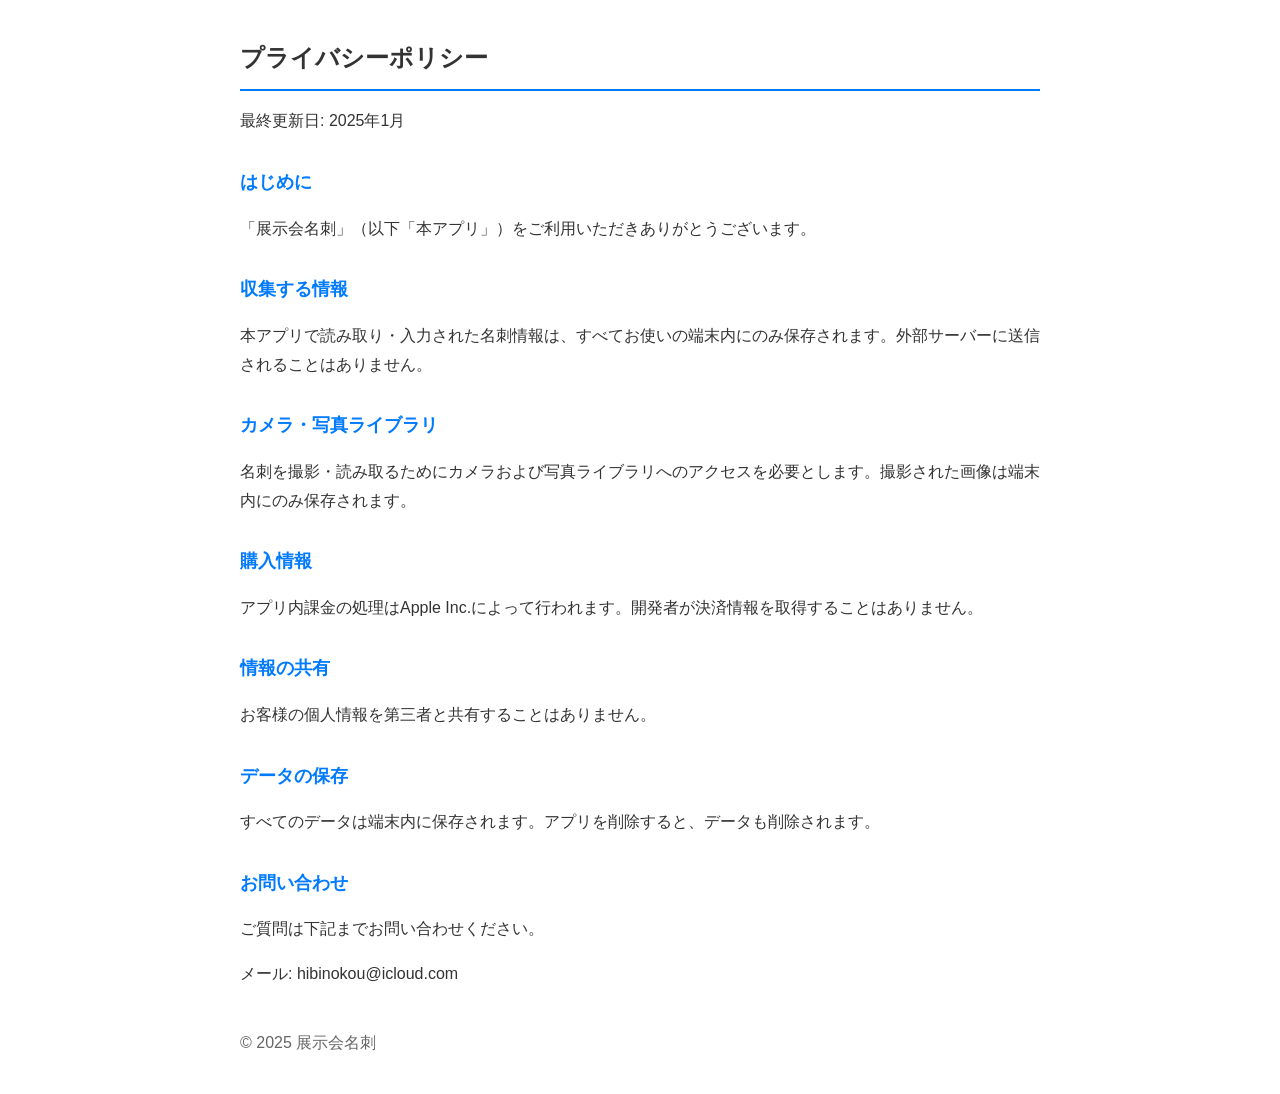
==== privacy.html @ 13c56aa0 "Create privacy.html" ====
<!DOCTYPE html>
<html lang="ja">
<head>
    <meta charset="UTF-8">
    <meta name="viewport" content="width=device-width, initial-scale=1.0">
    <title>プライバシーポリシー - 展示会名刺</title>
    <style>
        body { font-family: -apple-system, sans-serif; line-height: 1.8; color: #333; max-width: 800px; margin: 0 auto; padding: 20px; }
        h1 { font-size: 24px; border-bottom: 2px solid #007AFF; padding-bottom: 10px; }
        h2 { font-size: 18px; margin-top: 30px; color: #007AFF; }
    </style>
</head>
<body>
    <h1>プライバシーポリシー</h1>
    <p>最終更新日: 2025年1月</p>

    <h2>はじめに</h2>
    <p>「展示会名刺」（以下「本アプリ」）をご利用いただきありがとうございます。</p>

    <h2>収集する情報</h2>
    <p>本アプリで読み取り・入力された名刺情報は、すべてお使いの端末内にのみ保存されます。外部サーバーに送信されることはありません。</p>

    <h2>カメラ・写真ライブラリ</h2>
    <p>名刺を撮影・読み取るためにカメラおよび写真ライブラリへのアクセスを必要とします。撮影された画像は端末内にのみ保存されます。</p>

    <h2>購入情報</h2>
    <p>アプリ内課金の処理はApple Inc.によって行われます。開発者が決済情報を取得することはありません。</p>

    <h2>情報の共有</h2>
    <p>お客様の個人情報を第三者と共有することはありません。</p>

    <h2>データの保存</h2>
    <p>すべてのデータは端末内に保存されます。アプリを削除すると、データも削除されます。</p>

    <h2>お問い合わせ</h2>
    <p>ご質問は下記までお問い合わせください。</p>
    <p>メール: hibinokou@icloud.com</p>

    <p style="margin-top: 40px; color: #666;">© 2025 展示会名刺</p>
</body>
</html>
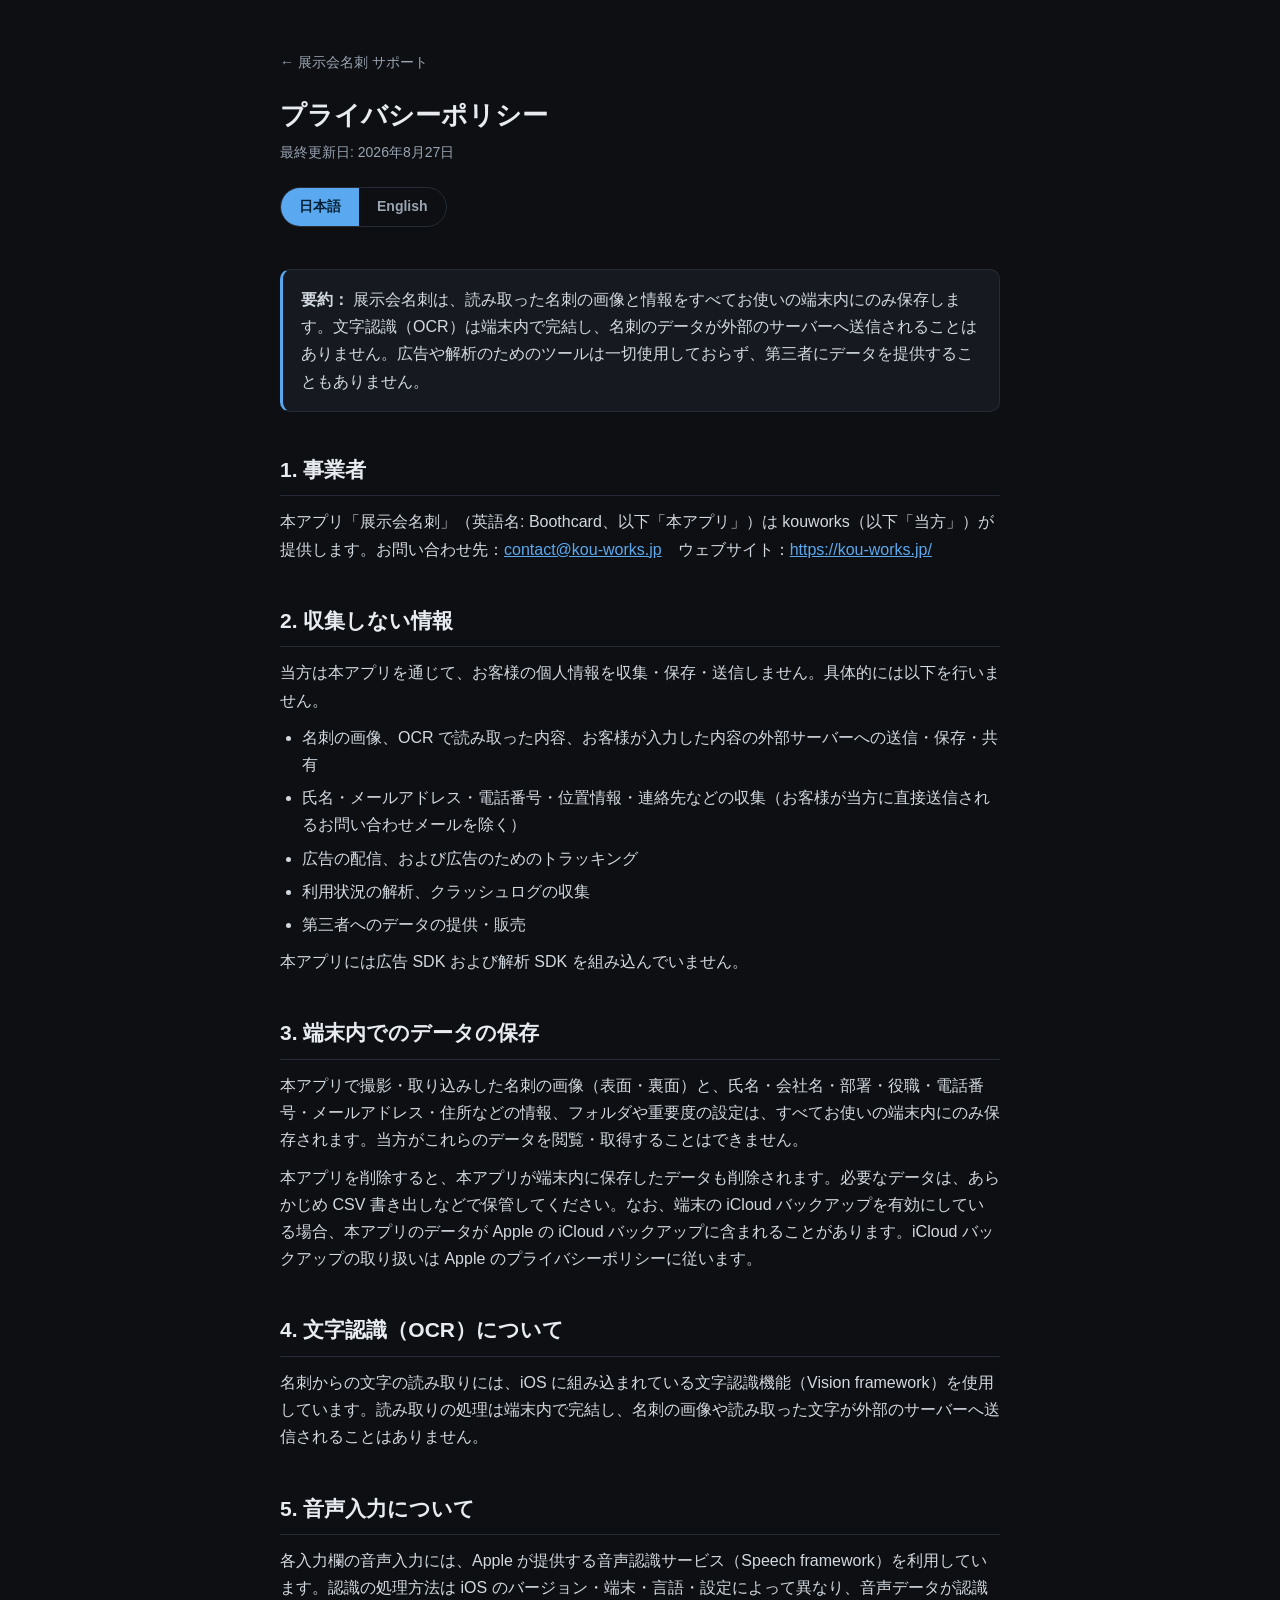
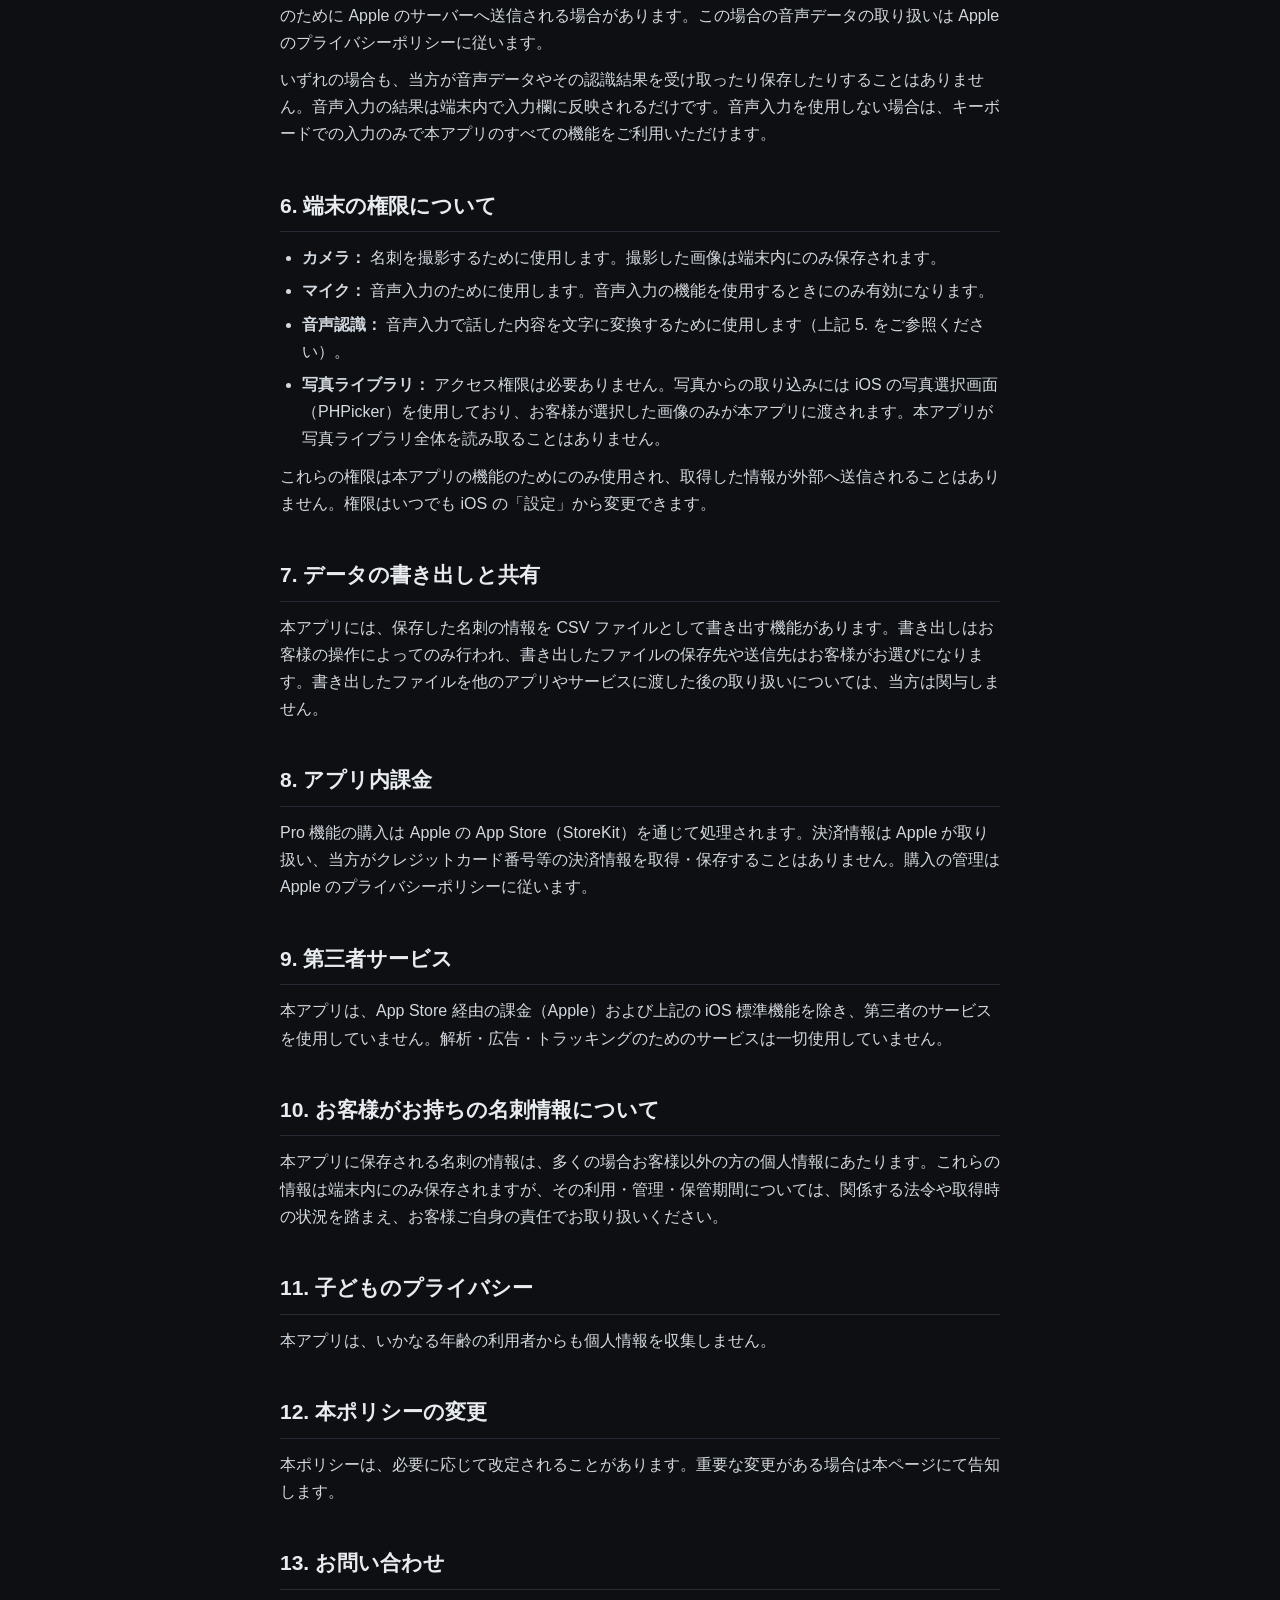
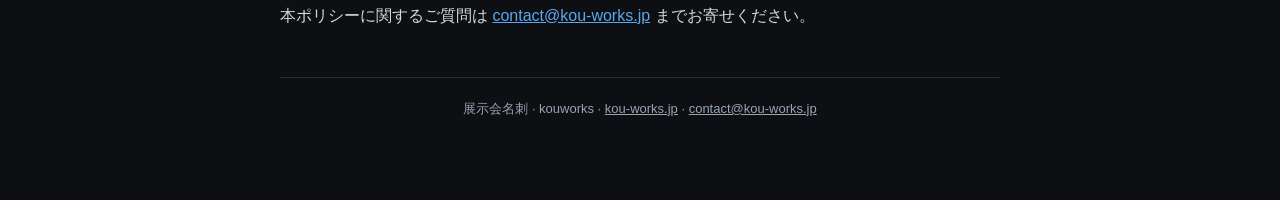
==== commit 1f5d42d7: "Rebuild support site: bilingual (ja/en), aligned with v1.2.0 The site was written early, directly on" ====
--- a/privacy.html
+++ b/privacy.html
@@ -1,41 +1,23 @@
 <!DOCTYPE html>
 <html lang="ja">
 <head>
-    <meta charset="UTF-8">
-    <meta name="viewport" content="width=device-width, initial-scale=1.0">
-    <title>プライバシーポリシー - 展示会名刺</title>
-    <style>
-        body { font-family: -apple-system, sans-serif; line-height: 1.8; color: #333; max-width: 800px; margin: 0 auto; padding: 20px; }
-        h1 { font-size: 24px; border-bottom: 2px solid #007AFF; padding-bottom: 10px; }
-        h2 { font-size: 18px; margin-top: 30px; color: #007AFF; }
-    </style>
+<meta charset="utf-8">
+<meta name="viewport" content="width=device-width, initial-scale=1">
+<title>展示会名刺 — プライバシーポリシー</title>
+<meta name="robots" content="noindex">
+<link rel="canonical" href="https://hibinokou-spec.github.io/tenjikai-meishi-support/privacy/">
+<meta http-equiv="refresh" content="0; url=./privacy/">
+<script>location.replace('./privacy/');</script>
+<style>
+  body{margin:0;background:#0d0f12;color:#e8ecf1;
+    font-family:-apple-system,BlinkMacSystemFont,"Hiragino Sans","Segoe UI",Roboto,sans-serif;
+    line-height:1.7;padding:60px 20px;text-align:center}
+  a{color:#5aa9f0}
+</style>
 </head>
 <body>
-    <h1>プライバシーポリシー</h1>
-    <p>最終更新日: 2025年1月</p>
-
-    <h2>はじめに</h2>
-    <p>「展示会名刺」（以下「本アプリ」）をご利用いただきありがとうございます。</p>
-
-    <h2>収集する情報</h2>
-    <p>本アプリで読み取り・入力された名刺情報は、すべてお使いの端末内にのみ保存されます。外部サーバーに送信されることはありません。</p>
-
-    <h2>カメラ・写真ライブラリ</h2>
-    <p>名刺を撮影・読み取るためにカメラおよび写真ライブラリへのアクセスを必要とします。撮影された画像は端末内にのみ保存されます。</p>
-
-    <h2>購入情報</h2>
-    <p>アプリ内課金の処理はApple Inc.によって行われます。開発者が決済情報を取得することはありません。</p>
-
-    <h2>情報の共有</h2>
-    <p>お客様の個人情報を第三者と共有することはありません。</p>
-
-    <h2>データの保存</h2>
-    <p>すべてのデータは端末内に保存されます。アプリを削除すると、データも削除されます。</p>
-
-    <h2>お問い合わせ</h2>
-    <p>ご質問は下記までお問い合わせください。</p>
-    <p>メール: hibinokou@icloud.com</p>
-
-    <p style="margin-top: 40px; color: #666;">© 2025 展示会名刺</p>
+<p>プライバシーポリシーは移動しました。</p>
+<p>The privacy policy has moved.</p>
+<p><a href="./privacy/">https://hibinokou-spec.github.io/tenjikai-meishi-support/privacy/</a></p>
 </body>
 </html>
